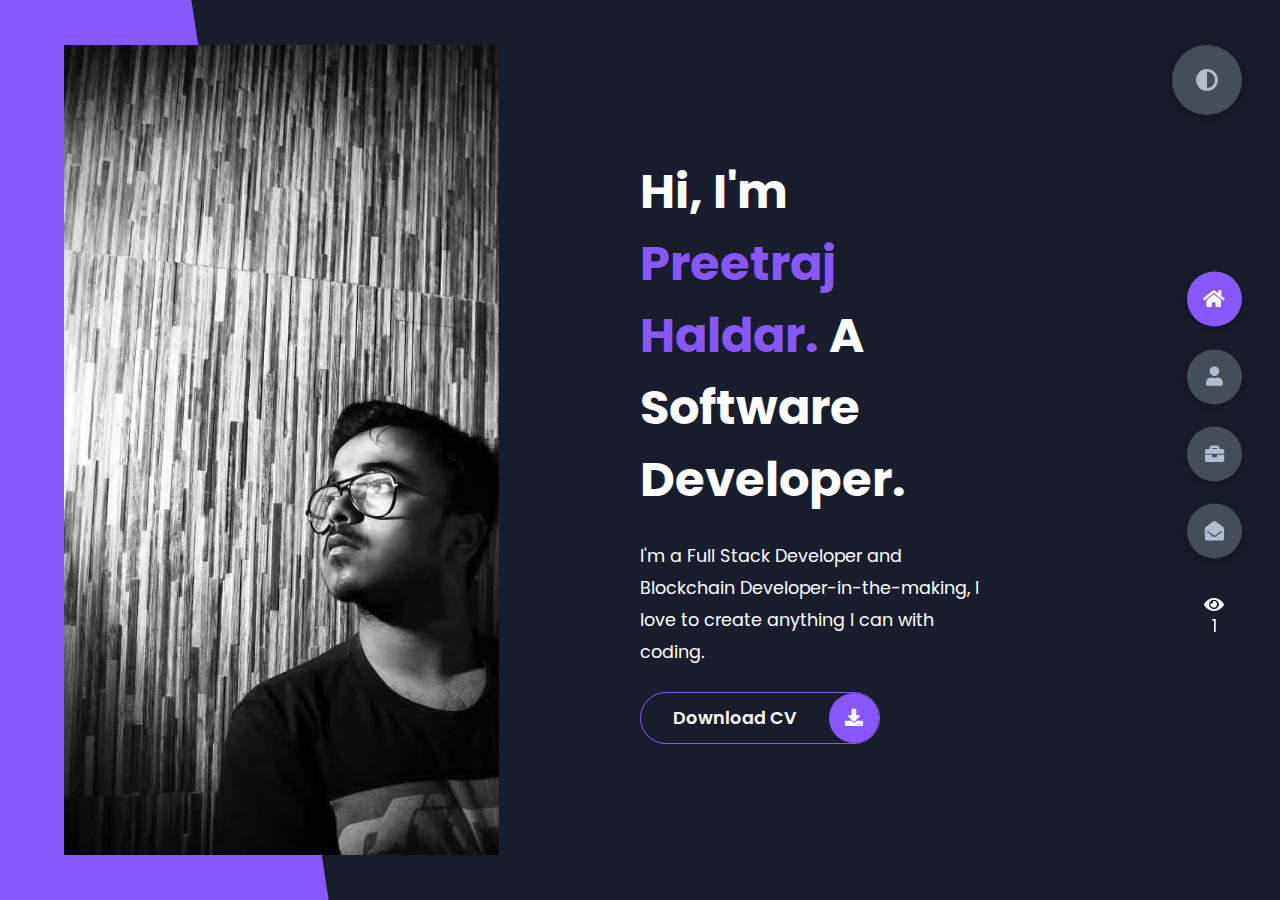
==== index.html @ 08e9d71e "Merge branch 'main' of https://github.com/the-threshold-frequency/the-threshold-frequency.github.io" ====
<!DOCTYPE html>
<html lang="en">
<head>
    <meta charset="UTF-8">
    <meta http-equiv="X-UA-Compatible" content="IE=edge">
    <meta name="viewport" content="width=device-width, initial-scale=1.0">
    <title>Portfolio</title>
    <link rel="stylesheet" href="styles/styles.css">
    <link rel="preconnect" href="https://fonts.googleapis.com">
    <link rel="preconnect" href="https://fonts.gstatic.com" crossorigin>
    <link rel="stylesheet" href="https://cdnjs.cloudflare.com/ajax/libs/font-awesome/5.15.4/css/all.min.css" integrity="sha512-1ycn6IcaQQ40/MKBW2W4Rhis/DbILU74C1vSrLJxCq57o941Ym01SwNsOMqvEBFlcgUa6xLiPY/NS5R+E6ztJQ==" crossorigin="anonymous" referrerpolicy="no-referrer" />
    <link href="https://fonts.googleapis.com/css2?family=Poppins:wght@400;500;600;700;800&display=swap" rel="stylesheet">
</head>
<body class="main-content">
    <header class="container header active" id="home">
        <div class="header-content">
            <div class="left-header">
                <div class="h-shape"></div>
                <div class="image">
                    <img src="img/me.jpg" alt="">
                </div>
            </div>
            <div class="right-header">
                <h1 class="name">
                    Hi, I'm <span>Preetraj Haldar.</span>
                    A Software Developer.
                </h1>
                <p>
                    I'm a Full Stack Developer and Blockchain Developer-in-the-making, I love to create anything I can with coding.
                    
                </p>
                <div class="btn-con">
                    <a href="https://drive.google.com/file/d/1JjoJyLoEJpAfFmdTV_9PMruag--QSF_o/view?usp=sharing" class="main-btn">
                        <span class="btn-text">Download CV</span>
                        <span class="btn-icon"><i class="fas fa-download"></i></span>
                    </a>
                </div>
            </div>
        </div>
        
    </header>
    <main>
        <section class="container about" id="about">
            <div class="main-title">
                <h2>About <span>me</span><span class="bg-text">my stats</span></h2>
            </div>
            <div class="about-container">
                <div class="left-about">
                    <h4>Facts About me</h4>
                    <p>
                        Computers have interested me for as long as I can remember. I love working on aesthetics of websites, smooth and easy-to-use functionalities, AI/ML models, smart contracts, blockchain, motion graphics, EDM, and pretty much anything one can create with a computer.
                    </p>
                    <div class="btn-con">
                        <a href="https://drive.google.com/file/d/1JjoJyLoEJpAfFmdTV_9PMruag--QSF_o/view?usp=sharing" class="main-btn">
                            <span class="btn-text">Download CV</span>
                            <span class="btn-icon"><i class="fas fa-download"></i></span>
                        </a>
                    </div>
                </div>
                <div class="right-about">
                    <div class="about-item">
                        <div class="abt-text">
                            <p class="large-text">10</p>
                            <p class="small-text">Projects <br /> Completed</p>
                        </div>
                    </div>
                    <div class="about-item">
                        <div class="abt-text">
                            <p class="large-text">3+</p>
                            <p class="small-text">Years of <br /> experience</p>
                        </div>
                    </div>
                    <div class="about-item">
                        <div class="abt-text">
                            <p class="large-text">2</p>
                            <p class="small-text">Ongoing <br /> Projects</p>
                        </div>
                    </div>
                    <div class="about-item">
                        <div class="abt-text">
                            <p class="large-text">2</p>
                            <p class="small-text">Internships</p>
                        </div>
                    </div>
                </div>
            </div>
            <div class="about-stats">
                <h4 class="stat-title">My Skills</h4>
                <div class="progress-bars">
                    <div class="progress-bar">
                        <p class="prog-title">html5</p>
                        <div class="progress-con">
                            <p class="prog-text">95%</p>
                            <div class="progress">
                                <span class="html"></span>
                            </div>
                        </div>
                    </div>
                    <div class="progress-bar">
                        <p class="prog-title">css3</p>
                        <div class="progress-con">
                            <p class="prog-text">95%</p>
                            <div class="progress">
                                <span class="css"></span>
                            </div>
                        </div>
                    </div>
                    <div class="progress-bar">
                        <p class="prog-title">javascript</p>
                        <div class="progress-con">
                            <p class="prog-text">75%</p>
                            <div class="progress">
                                <span class="js"></span>
                            </div>
                        </div>
                    </div>
                    <div class="progress-bar">
                        <p class="prog-title">ReactJS</p>
                        <div class="progress-con">
                            <p class="prog-text">75%</p>
                            <div class="progress">
                                <span class="react"></span>
                            </div>
                        </div>
                    </div>
                    <div class="progress-bar">
                        <p class="prog-title">NodeJS</p>
                        <div class="progress-con">
                            <p class="prog-text">87%</p>
                            <div class="progress">
                                <span class="node"></span>
                            </div>
                        </div>
                    </div>
                    <div class="progress-bar">
                        <p class="prog-title">Python</p>
                        <div class="progress-con">
                            <p class="prog-text">80%</p>
                            <div class="progress">
                                <span class="python"></span>
                            </div>
                        </div>
                    </div>
                    <div class="progress-bar">
                        <p class="prog-title">C++</p>
                        <div class="progress-con">
                            <p class="prog-text">80%</p>
                            <div class="progress">
                                <span class="c"></span>
                            </div>
                        </div>
                    </div>
                    <div class="progress-bar">
                        <p class="prog-title">Solidity</p>
                        <div class="progress-con">
                            <p class="prog-text">50%</p>
                            <div class="progress">
                                <span class="sol"></span>
                            </div>
                        </div>
                    </div>
                </div>
            </div>
            <h4 class="stat-title">My Timeline</h4>
            <div class="timeline">
                <div class="timeline-item">
                    <div class="tl-icon">
                        <i class="fas fa-briefcase"></i>
                    </div>
                    <p class="tl-duration">2021 - 2022</p>
                    <h5>Web Developer and Tech Consultant Intern<span> - Quantumhunts</span></h5>
                    
                </div>
                <div class="timeline-item">
                    <div class="tl-icon">
                        <i class="fas fa-briefcase"></i>
                    </div>
                    <p class="tl-duration">2020-present</p>
                    <h5>B.Tech in CSE with specialization in Blockchain Technology<span> - SRM Institute of Science and Technology</span></h5>
                    
                </div>
                <div class="timeline-item">
                    <div class="tl-icon">
                        <i class="fas fa-briefcase"></i>
                    </div>
                    <p class="tl-duration">2019-2020</p>
                    <h5>Robotics Department Lead<span> - Tech Club, DPS Ruby Park</span></h5>
                    
                </div>
                <div class="timeline-item">
                    <div class="tl-icon">
                        <i class="fas fa-briefcase"></i>
                    </div>
                    <p class="tl-duration">2005-2020</p>
                    <h5> Student<span> - DPS Ruby Park</span></h5>
                    
                </div>
                
            </div>
        </section>
        <section class="container" id="portfolio">
            <div class="main-title">
                <h2>My <span>Portfolio</span><span class="bg-text">My Work</span></h2>
            </div>
            <p class="port-text">
                Here is some of my work that I've done in various programming languages.
            </p>
            <div class="portfolios">
                <div class="portfolio-item">
                    <div class="image">
                        <img src="img/qr.gif" alt="">
                    </div>
                    <div class="hover-items">
                        <h3>QR Code Scanner</h3>
                        <div class="icons">
                            <a href="https://github.com/the-threshold-frequency/QR-and-Barcode-Scanner" class="icon">
                                <i class="fab fa-github"></i>
                            </a>
                            
                        </div>
                    </div>
                </div>
                <div class="portfolio-item">
                    <div class="image">
                        <img src="img/port2.jpg" alt="">
                    </div>
                    <div class="hover-items">
                        <h3>Project Source</h3>
                        <div class="icons">
                            <a href="#" class="icon">
                                <i class="fab fa-github"></i>
                            </a>
                            <a href="#" class="icon">
                                <i class="fab fa-behance"></i>
                            </a>
                            <a href="#" class="icon">
                                <i class="fab fa-youtube"></i>
                            </a>
                        </div>
                    </div>
                </div>
                <div class="portfolio-item">
                    <div class="image">
                        <img src="img/port3.jpg" alt="">
                    </div>
                    <div class="hover-items">
                        <h3>Project Source</h3>
                        <div class="icons">
                            <a href="#" class="icon">
                                <i class="fab fa-github"></i>
                            </a>
                            <a href="#" class="icon">
                                <i class="fab fa-behance"></i>
                            </a>
                            <a href="#" class="icon">
                                <i class="fab fa-youtube"></i>
                            </a>
                        </div>
                    </div>
                </div>
                <div class="portfolio-item">
                    <div class="image">
                        <img src="img/port4.jpg" alt="">
                    </div>
                    <div class="hover-items">
                        <h3>Project Source</h3>
                        <div class="icons">
                            <a href="#" class="icon">
                                <i class="fab fa-github"></i>
                            </a>
                            <a href="#" class="icon">
                                <i class="fab fa-behance"></i>
                            </a>
                            <a href="#" class="icon">
                                <i class="fab fa-youtube"></i>
                            </a>
                        </div>
                    </div>
                </div>
                <div class="portfolio-item">
                    <div class="image">
                        <img src="img/port5.jpg" alt="">
                    </div>
                    <div class="hover-items">
                        <h3>Project Source</h3>
                        <div class="icons">
                            <a href="#" class="icon">
                                <i class="fab fa-github"></i>
                            </a>
                            <a href="#" class="icon">
                                <i class="fab fa-behance"></i>
                            </a>
                            <a href="#" class="icon">
                                <i class="fab fa-youtube"></i>
                            </a>
                        </div>
                    </div>
                </div>
                <div class="portfolio-item">
                    <div class="image">
                        <img src="img/port2.jpg" alt="">
                    </div>
                    <div class="hover-items">
                        <h3>Project Source</h3>
                        <div class="icons">
                            <a href="#" class="icon">
                                <i class="fab fa-github"></i>
                            </a>
                            <a href="#" class="icon">
                                <i class="fab fa-behance"></i>
                            </a>
                            <a href="#" class="icon">
                                <i class="fab fa-youtube"></i>
                            </a>
                        </div>
                    </div>
                </div>
                
            </div>
        </section>
        <section class="container" id="blogs">
            <div class="blogs-content">
                <div class="main-title">
                    <h2>My <span>Blogs</span><span class="bg-text">My Blogs</span></h2>
                </div>
                <div class="blogs">
                    <div class="blog">
                        <img src="img/port6.jpg" alt="">
                        <div class="blog-text">
                            <h4>
                                How to Create Your Own Website
                            </h4>
                            <p>
                                Lorem ipsum dolor sit, amet consectetur adipisicing elit. 
                                Doloribus natus voluptas, eos obcaecati recusandae amet?
                            </p>
                        </div>
                    </div>
                    <div class="blog">
                        <img src="img/blog1.jpg" alt="">
                        <div class="blog-text">
                            <h4>
                                How to Become an Expert in Web Design
                            </h4>
                            <p>
                                Lorem ipsum dolor sit, amet consectetur adipisicing elit. 
                                Doloribus natus voluptas, eos obcaecati recusandae amet?
                            </p>
                        </div>
                    </div>
                    <div class="blog">
                        <img src="img/blog2.jpg" alt="">
                        <div class="blog-text">
                            <h4>
                                Become a Web Designer in 10 Days
                            </h4>
                            <p>
                                Lorem ipsum dolor sit, amet consectetur adipisicing elit. 
                                Doloribus natus voluptas, eos obcaecati recusandae amet?
                            </p>
                        </div>
                    </div>
                    <div class="blog">
                        <img src="img/blog3.jpg" alt="">
                        <div class="blog-text">
                            <h4>
                                Debbuging made easy with Web Inspector
                            </h4>
                            <p>
                                Lorem ipsum dolor sit, amet consectetur adipisicing elit. 
                                Doloribus natus voluptas, eos obcaecati recusandae amet?
                            </p>
                        </div>
                    </div>
                    <div class="blog">
                        <img src="img/port1.jpg" alt="">
                        <div class="blog-text">
                            <h4>
                                Get started with Web Design and UI Design
                            </h4>
                            <p>
                                Lorem ipsum dolor sit, amet consectetur adipisicing elit. 
                                Doloribus natus voluptas, eos obcaecati recusandae amet?
                            </p>
                        </div>
                    </div>
                    <div class="blog">
                        <img src="img/port3.jpg" alt="">
                        <div class="blog-text">
                            <h4>
                                This is what you need to know about Web Design
                            </h4>
                            <p>
                                Lorem ipsum dolor sit, amet consectetur adipisicing elit. 
                                Doloribus natus voluptas, eos obcaecati recusandae amet?
                            </p>
                        </div>
                    </div>
                </div>
            </div>
        </section>
        <section class="container contact" id="contact">
            <div class="contact-container">
                <div class="main-title">
                    <h2>Contact <span>Me</span><span class="bg-text">Contact</span></h2>
                </div>
                <div class="contact-content-con">
                    <div class="left-contact">
                        <h4>Contact me here</h4>
                        
                        <div class="contact-info">
                            <div class="contact-item">
                                <div class="icon">
                                    <i class="fas fa-map-marker-alt"></i>
                                    <span>Location</span>
                                </div>
                                <p>
                                    : India
                                </p>
                            </div>
                            <div class="contact-item">
                                <div class="icon">
                                    <i class="fas fa-envelope"></i>
                                    <span>Mail:</span>
                                </div>
                                <p>
                                    <span> preetrajhaldar2002@gmail.com</span>
                                </p>
                            </div>
                            <div class="contact-item">
                                <div class="icon">
                                    <i class="fas fa-user-graduate"></i>
                                    <span>Education</span>
                                </div>
                                <p>
                                    <span>: SRMIST</span>
                                </p>
                            </div>
                            <div class="contact-item">
                                <div class="icon">
                                    <i class="fas fa-user-graduate"></i>
                                    <span>Mobile Number</span>
                                </div>
                                <p>
                                    <span>: 9674785422</span>
                                </p>
                            </div>
                            <div class="contact-item">
                                <div class="icon">
                                    <i class="fas fa-globe-africa"></i>
                                    <span>Languages</span>
                                </div>
                                <p>
                                    <span>: English, Hindi, Bengali</span>
                                </p>
                            </div>
                        </div>
                        <div class="contact-icons">
                            <div class="contact-icon">
                                <a href="www.facebook.com" target="_blank">
                                    <i class="fab fa-facebook-f"></i>
                                </a>
                                <a href="#" target="_blank">
                                    <i class="fa fa-linkedin"></i>
                                </a>
                                <a href="https://github.com/the-threshold-frequency" >
                                    <i class="fab fa-github"></i>
                                </a>
                                <a href="https://www.youtube.com/channel/UCasTBa5OPvEt6GdAzVtM-jA" \>
                                    <i class="fab fa-youtube"></i>
                                </a>
                            </div>
                        </div>
                    </div>
                    <div class="right-contact">
                        <form action="" class="contact-form">
                            <div class="input-control i-c-2">
                                <input type="text" required placeholder="YOUR NAME">
                                <input type="email" required placeholder="YOUR EMAIL">
                            </div>
                            <div class="input-control">
                                <input type="text" required placeholder="ENTER SUBJECT">
                            </div>
                            <div class="input-control">
                                <textarea name="" id="" cols="15" rows="8" placeholder="Message Here..."></textarea>
                            </div>
                            <div class="submit-btn">
                                <a href="#" class="main-btn">
                                    <span class="btn-text">Submit</span>
                                    <span class="btn-icon"><i class="fa fa-paper-plane"></i></span>
                                </a>
                            </div>
                        </form>
                    </div>
                </div>
            </div>
        </section>
    </main>

    <div class="controls">
        <div class="control active-btn" data-id="home" >
            <i class="fas fa-home"></i>
        </div>
        <div class="control" data-id="about">
            <i class="fas fa-user"></i>
        </div>
        <div class="control" data-id="portfolio">
            <i class="fas fa-briefcase"></i>
        </div>
        
        <div class="control" data-id="contact">
            <i class="fas fa-envelope-open"></i>
        </div>
        
        <br data-id="#" style="background-color: #8d97a3; pointer-events: none;">
            <i class="fa fa-eye" id="eye"></i>
        <div class="website-counter" ></div>
        
        <script>
            var counterContainer = document.querySelector(".website-counter");
var resetButton = document.querySelector("#reset");
var visitCount = localStorage.getItem("page_view");

if (visitCount) {
  visitCount = Number(visitCount) + 1;
  localStorage.setItem("page_view", visitCount);
} else {
  visitCount = 1;
  localStorage.setItem("page_view", 1);
}
counterContainer.innerHTML = visitCount;


resetButton.addEventListener("click", () => {
  visitCount = 1;
  localStorage.setItem("page_view", 1);
  counterContainer.innerHTML = visitCount;
});
</script>
        
    </div>
    <div class="theme-btn">
        <i class="fas fa-adjust"></i>
    </div>
    <script src="app.js"></script>
</body>
</html>
---- styles/styles.css ----
* {
  margin: 0;
  padding: 0;
  box-sizing: border-box;
  list-style: none;
}

:root {
  --color-primary: #191d2b;
  --color-secondary: #8758FF;
  --color-white: #FFFFFF;
  --color-black: #000;
  --color-grey0: #f8f8f8;
  --color-grey-1: #dbe1e8;
  --color-grey-2: #b2becd;
  --color-grey-3: #6c7983;
  --color-grey-4: #454e56;
  --color-grey-5: #2a2e35;
  --color-grey-6: #12181b;
  --br-sm-2: 14px;
  --box-shadow-1: 0 3px 15px rgba(0,0,0,.3);
}

.light-mode {
  --color-primary: #FFFFFF;
  --color-secondary: #A2D2FF;
  --color-white: #454e56;
  --color-black: #000;
  --color-grey0: #f8f8f8;
  --color-grey-1: #6c7983;
  --color-grey-2: #6c7983;
  --color-grey-3: #6c7983;
  --color-grey-4: #454e56;
  --color-grey-5: #f8f8f8;
  --color-grey-6: #12181b;
}

body {
  background-color: var(--color-primary);
  font-family: "Poppins", sans-serif;
  font-size: 1.1rem;
  color: var(--color-white);
  transition: all 0.4s ease-in-out;
}

a {
  display: inline-block;
  text-decoration: none;
  color: inherit;
  font-family: inherit;
}
button {
  display: inline-block;
  text-decoration: none;
  color: inherit;
  font-family: inherit;
  background-color: transparent;
}

header {
  min-height: 100vh;
  color: var(--color-white);
  overflow: hidden;
  padding: 0 !important;
}

section {
  min-height: 100vh;
  width: 100%;
  position: absolute;
  left: 0;
  top: 0;
  padding: 3rem 18rem;
}

.container {
  display: none;
  transform: translateY(-100%) scale(0);
  transition: all 0.4s ease-in-out;
  background-color: var(--color-primary);
}

.active {
  display: block;
  animation: appear 1s ease-in-out;
  transform: translateY(0) scaleY(1);
}
@keyframes appear {
  0% {
    transform: translateY(-100%) scaleY(0);
  }
  100% {
    transform: translateY(0) scaleY(1);
  }
}

.controls {
  position: fixed;
  z-index: 10;
  top: 50%;
  right: 3%;
  display: flex;
  flex-direction: column;
  align-items: center;
  justify-content: center;
  transform: translateY(-50%);
}
.controls .control {
  padding: 1rem;
  cursor: pointer;
  background-color: var(--color-grey-4);
  width: 55px;
  height: 55px;
  border-radius: 50%;
  display: flex;
  justify-content: center;
  align-items: center;
  margin: 0.7rem 0;
  box-shadow: var(--box-shadow-1);
}
.controls .control i {
  font-size: 1.2rem;
  color: var(--color-grey-2);
  pointer-events: none;
}
.controls .active-btn {
  background-color: var(--color-secondary);
  transition: all 0.4s ease-in-out;
}
.controls .active-btn i {
  color: var(--color-white);
}



.theme-btn {
  top: 5%;
  right: 3%;
  width: 70px;
  height: 70px;
  border-radius: 50%;
  background-color: var(--color-grey-4);
  cursor: pointer;
  position: fixed;
  display: flex;
  justify-content: center;
  align-items: center;
  box-shadow: 0 3px 15px rgba(0, 0, 0, 0.3);
  transition: all 0.1s ease-in-out;
}
.theme-btn:active {
  transform: translateY(-3px);
}
.theme-btn i {
  font-size: 1.4rem;
  color: var(--color-grey-2);
  pointer-events: none;
}

/*Header-content*/
.header-content {
  display: grid;
  grid-template-columns: repeat(2, 1fr);
  min-height: 100vh;
}
.header-content .left-header {
  display: flex;
  align-items: center;
  position: relative;
}
.header-content .left-header .h-shape {
  transition: all 0.4s ease-in-out;
  width: 65%;
  height: 100%;
  background-color: var(--color-secondary);
  position: absolute;
  left: 0;
  top: 0;
  z-index: -1;
  clip-path: polygon(0 0, 46% 0, 79% 100%, 0% 100%);
}
.header-content .left-header .image {
  border-radius: var(--br-sm-2);
  height: 90%;
  width: 68%;
  margin-left: 4rem;
  background-color: var(--color-black);
  transition: all 0.4s ease-in-out;
}
.header-content .left-header .image img {
  width: 100%;
  height: 100%;
  object-fit: cover;
  transition: all 0.4s ease-in-out;
  filter: grayscale(100%);
}
.header-content .left-header .image img:hover {
  filter: grayscale(0);
}
.header-content .right-header {
  display: flex;
  flex-direction: column;
  justify-content: center;
  padding-right: 18rem;
}
.header-content .right-header .name {
  font-size: 3rem;
}
.header-content .right-header .name span {
  color: var(--color-secondary);
}
.header-content .right-header p {
  margin: 1.5rem 0;
  line-height: 2rem;
}

/*About*/
.about-container {
  display: grid;
  grid-template-columns: repeat(2, 1fr);
  padding-top: 3.5rem;
  padding-bottom: 5rem;
}
.about-container .right-about {
  display: grid;
  grid-template-columns: repeat(2, 1fr);
  grid-gap: 2rem;
}
.about-container .right-about .about-item {
  border: 1px solid var(--color-grey-5);
  border-radius: 5px;
  transition: all 0.4s ease-in-out;
  box-shadow: 1px 2px 15px rgba(0, 0, 0, 0.1);
}
.about-container .right-about .about-item:hover {
  cursor: default;
  transform: translateY(-5px);
  border: 1px solid var(--color-secondary);
  box-shadow: 1px 4px 15px rgba(0, 0, 0, 0.32);
}
.about-container .right-about .about-item .abt-text {
  padding: 1.5rem;
  display: flex;
  flex-direction: column;
}
.about-container .right-about .about-item .abt-text .large-text {
  font-size: 3rem;
  font-weight: 700;
  color: var(--color-secondary);
}
.about-container .right-about .about-item .abt-text .small-text {
  padding-left: 3rem;
  position: relative;
  text-transform: uppercase;
  font-size: 1.2rem;
  color: var(--color-grey-1);
  letter-spacing: 2px;
}
.about-container .right-about .about-item .abt-text .small-text::before {
  content: "";
  position: absolute;
  left: 0;
  top: 15px;
  width: 2rem;
  height: 2px;
  background-color: var(--color-grey-5);
}
.about-container .left-about {
  padding-right: 5rem;
}
.about-container .left-about p {
  line-height: 2rem;
  padding: 1rem;
  color: var(--color-grey-1);
}
.about-container .left-about h4 {
  font-size: 2rem;
  text-transform: uppercase;
}

.about-stats {
  padding-bottom: 4rem;
}
.about-stats .progress-bars {
  display: grid;
  grid-template-columns: repeat(2, 1fr);
  grid-gap: 2rem;
}
.about-stats .progress-bars .progress-bar {
  display: flex;
  flex-direction: column;
}
.about-stats .progress-bars .progress-bar .prog-title {
  text-transform: uppercase;
  font-weight: 500;
}
.about-stats .progress-bars .progress-bar .progress-con {
  display: flex;
  align-items: center;
}
.about-stats .progress-bars .progress-bar .progress-con .prog-text {
  color: var(--color-grey-2);
}
.about-stats .progress-bars .progress-bar .progress-con .progress {
  width: 100%;
  height: 0.45rem;
  background-color: var(--color-grey-4);
  margin-left: 1rem;
  position: relative;
}
.about-stats .progress-bars .progress-bar .progress-con .progress span {
  position: absolute;
  top: 0;
  left: 0;
  height: 100%;
  background-color: var(--color-secondary);
  transition: all 0.4s ease-in-out;
  width: 60%;
}
.about-stats .progress-bars .progress-bar .progress-con .progress .html {
  width: 95%;
}
.about-stats .progress-bars .progress-bar .progress-con .progress .css {
  width: 95%;
}
.about-stats .progress-bars .progress-bar .progress-con .progress .js {
  width: 75%;
}
.about-stats .progress-bars .progress-bar .progress-con .progress .react {
  width: 75%;
}
.about-stats .progress-bars .progress-bar .progress-con .progress .node {
  width: 87%;
}
.about-stats .progress-bars .progress-bar .progress-con .progress .python {
  width: 80%;
}
.about-stats .progress-bars .progress-bar .progress-con .progress .c {
  width: 80%;
}
.about-stats .progress-bars .progress-bar .progress-con .progress .sol {
  width: 50%;
}

.stat-title {
  text-transform: uppercase;
  font-size: 1.4rem;
  text-align: center;
  padding: 3.5rem 0;
  position: relative;
}
.stat-title::before {
  content: "";
  position: absolute;
  left: 50%;
  top: 0;
  width: 40%;
  height: 1px;
  background-color: var(--color-grey-5);
  transform: translateX(-50%);
}

/*Timeline*/
.timeline {
  display: grid;
  grid-template-columns: repeat(2, 1fr);
  grid-gap: 2rem;
  padding-bottom: 3rem;
}
.timeline .timeline-item {
  position: relative;
  padding-left: 3rem;
  border-left: 1px solid var(--color-grey-5);
}
.timeline .timeline-item .tl-icon {
  position: absolute;
  left: -27px;
  top: 0;
  background-color: var(--color-secondary);
  width: 50px;
  height: 50px;
  border-radius: 50%;
  display: flex;
  align-items: center;
  justify-content: center;
}
.timeline .timeline-item .tl-icon i {
  font-size: 1.3rem;
}
.timeline .timeline-item .tl-duration {
  padding: 0.2rem 0.6rem;
  background-color: var(--color-grey-5);
  border-radius: 15px;
  display: inline-block;
  font-size: 0.8rem;
  text-transform: uppercase;
  font-weight: 500;
}
.timeline .timeline-item h5 {
  padding: 1rem 0;
  text-transform: uppercase;
  font-size: 1.3rem;
  font-weight: 600;
}
.timeline .timeline-item h5 span {
  color: var(--color-grey-2);
  font-weight: 500;
  font-size: 1.2rem;
}
.timeline .timeline-item p {
  color: var(--color-grey-2);
}

.port-text {
  padding: 2rem 0;
  text-align: center;
}

.portfolios {
  display: grid;
  grid-template-columns: repeat(2, 1fr);
  grid-gap: 2rem;
  margin-top: 3rem;
}
.portfolios .portfolio-item {
  position: relative;
  border-radius: 15px;
}
.portfolios .portfolio-item img {
  width: 100%;
  height: 300px;
  object-fit: cover;
  border-radius: 15px;
}
.portfolios .portfolio-item .hover-items {
  width: 100%;
  height: 100%;
  background-color: var(--color-secondary);
  position: absolute;
  left: 0;
  top: 0;
  border-radius: 15px;
  display: flex;
  justify-content: center;
  align-items: center;
  flex-direction: column;
  opacity: 0;
  transform: scale(0);
  transition: all 0.4s ease-in-out;
}
.portfolios .portfolio-item .hover-items h3 {
  font-size: 1.5rem;
  color: var(--color-white);
  margin-bottom: 1.5rem;
}
.portfolios .portfolio-item .hover-items .icons {
  display: flex;
  justify-content: center;
  align-items: center;
}
.portfolios .portfolio-item .hover-items .icons .icon {
  background-color: var(--color-primary);
  border-radius: 50%;
  width: 50px;
  height: 50px;
  display: flex;
  align-items: center;
  justify-content: center;
  margin: 0 1rem;
  cursor: pointer;
  transition: all 0.4s ease-in-out;
}
.portfolios .portfolio-item .hover-items .icons .icon i {
  font-size: 1.5rem;
  color: var(--color-white);
  margin: 0 1rem;
}
.portfolios .portfolio-item .hover-items .icons .icon:hover {
  background-color: var(--color-white);
}
.portfolios .portfolio-item .hover-items .icons .icon:hover i {
  color: var(--color-primary);
}

.portfolio-item:hover .hover-items {
  opacity: 1;
  transform: scale(1);
}

.blogs {
  display: grid;
  grid-template-columns: repeat(3, 1fr);
  grid-gap: 2rem;
  margin-top: 3rem;
}
.blogs .blog {
  position: relative;
  background-color: var(--color-grey-5);
  border-radius: 5px;
  box-shadow: 1px 1px 20px rgba(0, 0, 0, 0.1);
  transition: all 0.4s ease-in-out;
}
.blogs .blog:hover {
  box-shadow: 1px 1px 20px rgba(0, 0, 0, 0.3);
  transform: translateY(-5px);
  transition: all 0.4s ease-in-out;
}
.blogs .blog:hover img {
  filter: grayscale(0);
  transform: scale(1.1);
  box-shadow: 0px 4px 15px rgba(0, 0, 0, 0.8);
}
.blogs .blog img {
  width: 100%;
  height: 300px;
  object-fit: cover;
  border-top-left-radius: 5px;
  border-top-right-radius: 5px;
  filter: grayscale(100%);
  transition: all 0.4s ease-in-out;
}
.blogs .blog .blog-text {
  margin-top: -7px;
  padding: 1.1rem;
  border-top: 8px solid var(--color-secondary);
}
.blogs .blog .blog-text h4 {
  font-size: 1.5rem;
  margin-bottom: 0.7rem;
  transition: all 0.4s ease-in-out;
  cursor: pointer;
}
.blogs .blog .blog-text h4:hover {
  color: var(--color-secondary);
}
.blogs .blog .blog-text p {
  color: var(--color-grey-2);
  line-height: 2rem;
  padding-bottom: 1rem;
}

.contact-content-con {
  display: flex;
  padding-top: 3.5rem;
}
.contact-content-con .left-contact {
  flex: 2;
}
.contact-content-con .left-contact h4 {
  margin-top: 1rem;
  font-size: 2rem;
  text-transform: uppercase;
}
.contact-content-con .left-contact p {
  margin: 1rem 0;
  line-height: 2rem;
}
.contact-content-con .left-contact .contact-info .contact-item {
  display: flex;
  align-items: center;
  justify-content: space-between;
}
.contact-content-con .left-contact .contact-info .contact-item p {
  margin: 0.3rem 0 !important;
  padding: 0 !important;
}
.contact-content-con .left-contact .contact-info .contact-item .icon {
  display: grid;
  grid-template-columns: 40px 1fr;
}
.contact-content-con .left-contact .contact-info .contact-item .icon i {
  display: flex;
  align-items: center;
  font-size: 1.3rem;
}
.contact-content-con .left-contact .contact-icon {
  display: flex;
  margin-top: 2rem;
}
.contact-content-con .left-contact .contact-icon a {
  display: flex;
  align-items: center;
  color: var(--color-white);
  background-color: var(--color-grey-5);
  cursor: pointer;
  justify-content: center;
  width: 50px;
  height: 50px;
  border-radius: 50%;
  margin: 0 0.4rem;
  transition: all 0.4s ease-in-out;
}
.contact-content-con .left-contact .contact-icon a:hover {
  background-color: var(--color-secondary);
}
.contact-content-con .left-contact .contact-icon a:hover i {
  color: var(--color-primary);
}
.contact-content-con .left-contact .contact-icon a i {
  display: flex;
  align-items: center;
  justify-content: center;
  font-size: 1.3rem;
}
.contact-content-con .right-contact {
  flex: 3;
  margin-left: 3rem;
}
.contact-content-con .right-contact .input-control {
  margin: 1.5rem 0;
}
.contact-content-con .right-contact .input-control input, .contact-content-con .right-contact .input-control textarea {
  border-radius: 30px;
  font-weight: inherit;
  font-size: inherit;
  font-family: inherit;
  padding: 0.8rem 1.1rem;
  outline: none;
  border: none;
  background-color: var(--color-grey-5);
  width: 100%;
  color: var(--color-white);
  resize: none;
}
.contact-content-con .right-contact .i-c-2 {
  display: flex;
}
.contact-content-con .right-contact .i-c-2 :last-child {
  margin-left: 1.5rem;
}
.contact-content-con .right-contact .submit-btn {
  display: flex;
  justify-content: flex-start;
}

/*Independed components*/
.btn-con {
  display: flex;
  align-self: flex-start;
}

.main-btn {
  border-radius: 30px;
  color: inherit;
  font-weight: 600;
  position: relative;
  border: 1px solid var(--color-secondary);
  display: flex;
  align-self: flex-start;
  align-items: center;
  overflow: hidden;
}
.main-btn .btn-text {
  padding: 0 2rem;
}
.main-btn .btn-icon {
  background-color: var(--color-secondary);
  display: flex;
  align-items: center;
  justify-content: center;
  border-radius: 50%;
  padding: 1rem;
}
.main-btn::before {
  content: "";
  position: absolute;
  top: 0;
  right: 0;
  transform: translateX(100%);
  transition: all 0.4s ease-out;
  z-index: -1;
}
.main-btn:hover {
  transition: all 0.4s ease-out;
}
.main-btn:hover::before {
  width: 100%;
  height: 100%;
  background-color: var(--color-secondary);
  transform: translateX(0);
  transition: all 0.4s ease-out;
}

.main-title {
  text-align: center;
}
.main-title h2 {
  position: relative;
  text-transform: uppercase;
  font-size: 4rem;
  font-weight: 700;
}
.main-title h2 span {
  color: var(--color-secondary);
}
.main-title h2 .bg-text {
  position: absolute;
  top: 50%;
  left: 50%;
  color: var(--color-grey-5);
  transition: all 0.4s ease-in-out;
  z-index: -1;
  transform: translate(-50%, -50%);
  font-weight: 800;
  font-size: 6.3rem;
}

.about-container .left-about p {
  padding-left: 0;
}

@media screen and (max-width: 600px) {
  header {
    padding: 0 !important;
  }

  .theme-btn {
    width: 50px;
    height: 50px;
  }

  .header-content {
    grid-template-columns: repeat(1, 1fr);
    padding-bottom: 6rem;
  }

  .left-header .h-shape {
    display: none;
  }

  .right-header {
    grid-row: 1;
    padding-right: 0rem !important;
    width: 90%;
    margin: 0 auto;
  }
  .right-header .name {
    font-size: 2.5rem !important;
    text-align: center;
    padding-top: 3rem;
  }

  .header-content .left-header .image {
    margin: 0 auto;
    width: 90%;
  }

  .controls {
    top: auto;
    bottom: 0;
    flex-direction: row;
    justify-content: center;
    left: 50%;
    transform: translateX(-50%);
    width: 100%;
    background-color: var(--color-grey-5);
  }
  .controls .control {
    margin: 1rem 0.3rem;
  }

  .about-container {
    grid-template-columns: repeat(1, 1fr);
  }
  .about-container .right-about {
    grid-template-columns: repeat(1, 1fr);
    padding-top: 2.5rem;
  }
  .about-container .left-about {
    padding-right: 0;
  }
  .about-container .left-about p {
    padding-left: 0;
  }

  .timeline {
    grid-template-columns: repeat(1, 1fr);
    padding-bottom: 6rem;
  }

  .container {
    padding: 2rem 2.5rem !important;
  }

  .about-stats .progress-bars {
    grid-template-columns: repeat(1, 1fr);
  }

  .portfolios {
    grid-template-columns: repeat(1, 1fr);
    padding-bottom: 6rem;
    margin-top: 1rem;
  }

  .blogs {
    grid-template-columns: repeat(1, 1fr);
    padding-bottom: 6rem;
  }

  .contact-content-con {
    flex-direction: column;
  }
  .contact-content-con .right-contact {
    margin-left: 0;
    margin-top: 2.5rem;
  }

  .contact-content-con .right-contact .i-c-2 {
    flex-direction: column;
  }

  .contact-content-con .right-contact .i-c-2 :last-child {
    margin-left: 0;
    margin-top: 1.5rem;
  }

  .contact-content-con .right-contact {
    margin-bottom: 6rem;
  }

  .contact-item {
    flex-direction: column;
    margin: 1rem 0;
  }
  .contact-item p {
    font-size: 15px;
    color: var(--color-grey-2);
  }
  .contact-item span {
    font-size: 15px;
  }
  .contact-item .icon {
    grid-template-columns: 25px 1fr;
  }

  .main-title h2 {
    font-size: 2rem;
  }
  .main-title h2 span {
    font-size: 2.3rem;
  }
  .main-title h2 .bg-text {
    font-size: 2.3rem;
  }
}
@media screen and (max-width: 1432px) {
  .container {
    padding: 7rem 11rem;
  }

  .contact-content-con {
    flex-direction: column;
  }
  .contact-content-con .right-contact {
    margin-left: 0;
    margin-top: 2.5rem;
  }

  .contact-content-con .right-contact .i-c-2 {
    flex-direction: column;
  }

  .contact-content-con .right-contact .i-c-2 :last-child {
    margin-left: 0;
    margin-top: 1.5rem;
  }

  .contact-content-con .right-contact {
    margin-bottom: 6rem;
  }

  .main-title h2 .bg-text {
    font-size: 5.5rem;
  }
}
@media screen and (max-width: 1250px) {
  .blogs {
    grid-template-columns: repeat(2, 1fr);
    margin-top: 6rem;
  }

  .portfolios {
    grid-template-columns: repeat(2, 1fr);
  }

  .header-content .right-header {
    padding-right: 9rem;
  }
}
@media screen and (max-width: 660px) {
  .blogs {
    grid-template-columns: repeat(1, 1fr);
  }

  .portfolios {
    grid-template-columns: repeat(1, 1fr);
  }
}
@media screen and (max-width: 1070px) {
  .about-container {
    grid-template-columns: repeat(1, 1fr);
  }
  .about-container .right-about {
    padding-top: 2.5rem;
  }

  .main-title h2 {
    font-size: 4rem;
  }
  .main-title h2 span {
    font-size: 4rem;
  }
  .main-title h2 .bg-text {
    font-size: 4.5rem;
  }
}
@media screen and (max-width: 970px) {
  .container {
    padding: 7rem 6rem;
  }

  .about-container .left-about {
    padding-right: 0rem;
  }

  .header-content {
    grid-template-columns: repeat(1, 1fr);
    padding-bottom: 6rem;
  }

  .left-header .h-shape {
    display: none;
  }
  .left-header .image {
    width: 90% !important;
    margin: 0 auto !important;
  }

  .right-header {
    grid-row: 1;
    padding-right: 0rem !important;
    width: 90%;
    margin: 0 auto;
  }
  .right-header .name {
    font-size: 2.5rem !important;
    text-align: center;
    padding-top: 3rem;
  }
}
@media screen and (max-width: 700px) {
  .container {
    padding: 7rem 3rem;
  }

  .about-stats .progress-bars {
    grid-template-columns: repeat(1, 1fr);
  }

  .about-container .right-about {
    grid-template-columns: repeat(1, 1fr);
  }

  .timeline {
    grid-template-columns: repeat(1, 1fr);
  }

  .main-title h2 {
    font-size: 3rem;
  }
  .main-title h2 span {
    font-size: 3rem;
  }
  .main-title h2 .bg-text {
    font-size: 4rem;
  }
}

/*# sourceMappingURL=styles.css.map */
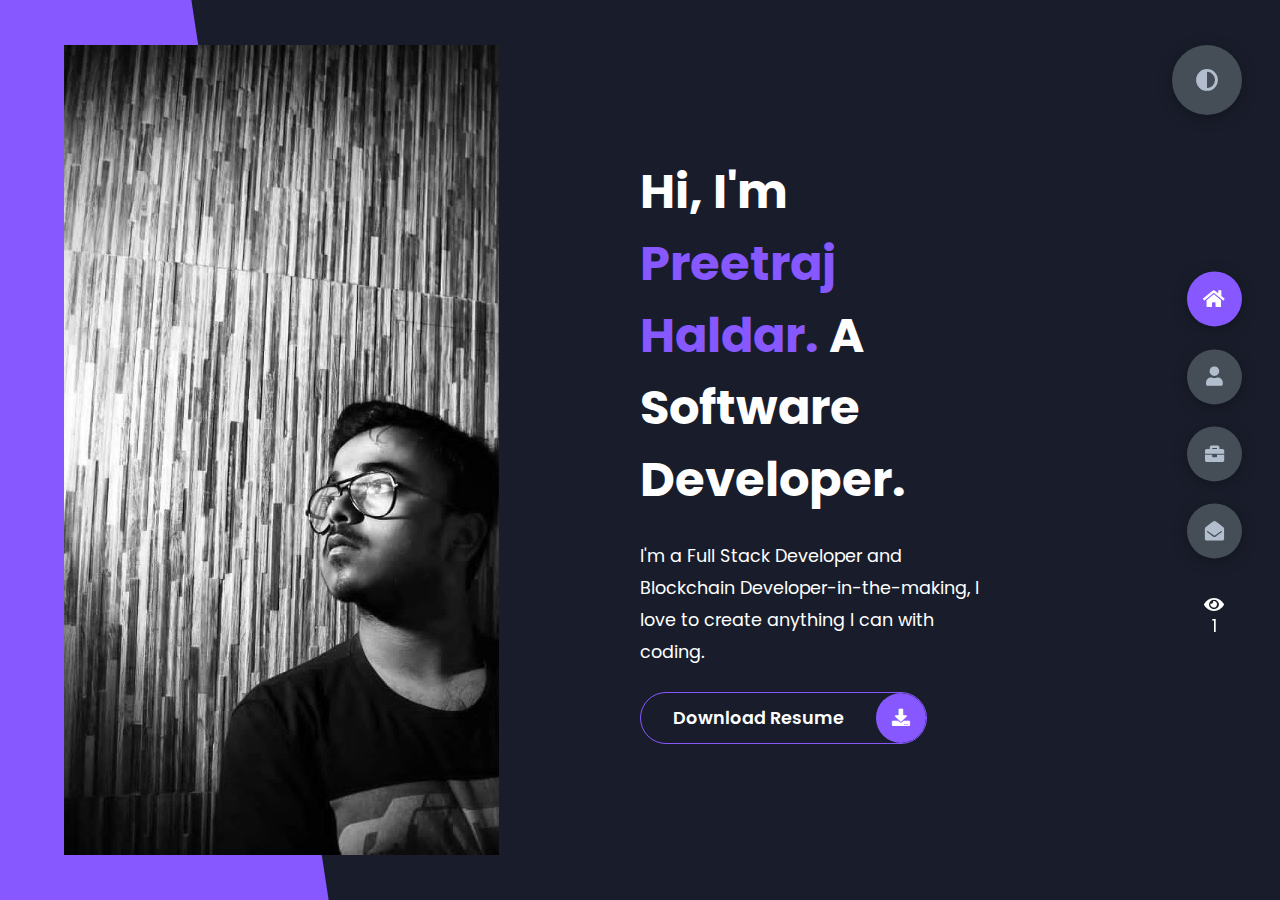
==== commit 9e597e63: "Update Resume" ====
--- a/index.html
+++ b/index.html
@@ -4,7 +4,7 @@
     <meta charset="UTF-8">
     <meta http-equiv="X-UA-Compatible" content="IE=edge">
     <meta name="viewport" content="width=device-width, initial-scale=1.0">
-    <title>Portfolio</title>
+    <title>PJfolio</title>
     <link rel="stylesheet" href="styles/styles.css">
     <link rel="preconnect" href="https://fonts.googleapis.com">
     <link rel="preconnect" href="https://fonts.gstatic.com" crossorigin>
@@ -30,8 +30,8 @@
                     
                 </p>
                 <div class="btn-con">
-                    <a href="https://drive.google.com/file/d/1JjoJyLoEJpAfFmdTV_9PMruag--QSF_o/view?usp=sharing" class="main-btn">
-                        <span class="btn-text">Download CV</span>
+                    <a href="https://drive.google.com/file/d/1INox_ybhHP20AlZdkL2Kq7HJ3QwiwHDt/view?usp=sharing" class="main-btn">
+                        <span class="btn-text">Download Resume</span>
                         <span class="btn-icon"><i class="fas fa-download"></i></span>
                     </a>
                 </div>
@@ -222,39 +222,30 @@
                 </div>
                 <div class="portfolio-item">
                     <div class="image">
-                        <img src="img/port2.jpg" alt="">
+                        
+                        <img src="img/balloon2.gif">
                     </div>
                     <div class="hover-items">
-                        <h3>Project Source</h3>
+                        <h3>Balloon Shooting Game</h3>
                         <div class="icons">
-                            <a href="#" class="icon">
+                            <a href="https://github.com/the-threshold-frequency/balloon_game" class="icon">
                                 <i class="fab fa-github"></i>
                             </a>
-                            <a href="#" class="icon">
-                                <i class="fab fa-behance"></i>
-                            </a>
-                            <a href="#" class="icon">
-                                <i class="fab fa-youtube"></i>
-                            </a>
+                           
                         </div>
                     </div>
                 </div>
                 <div class="portfolio-item">
                     <div class="image">
-                        <img src="img/port3.jpg" alt="">
+                        <img src="img/sign.gif" alt="">
                     </div>
                     <div class="hover-items">
-                        <h3>Project Source</h3>
+                        <h3>Digital Signature Hashing</h3>
                         <div class="icons">
-                            <a href="#" class="icon">
+                            <a href="https://github.com/the-threshold-frequency/digital_signature " class="icon">
                                 <i class="fab fa-github"></i>
                             </a>
-                            <a href="#" class="icon">
-                                <i class="fab fa-behance"></i>
-                            </a>
-                            <a href="#" class="icon">
-                                <i class="fab fa-youtube"></i>
-                            </a>
+                            
                         </div>
                     </div>
                 </div>
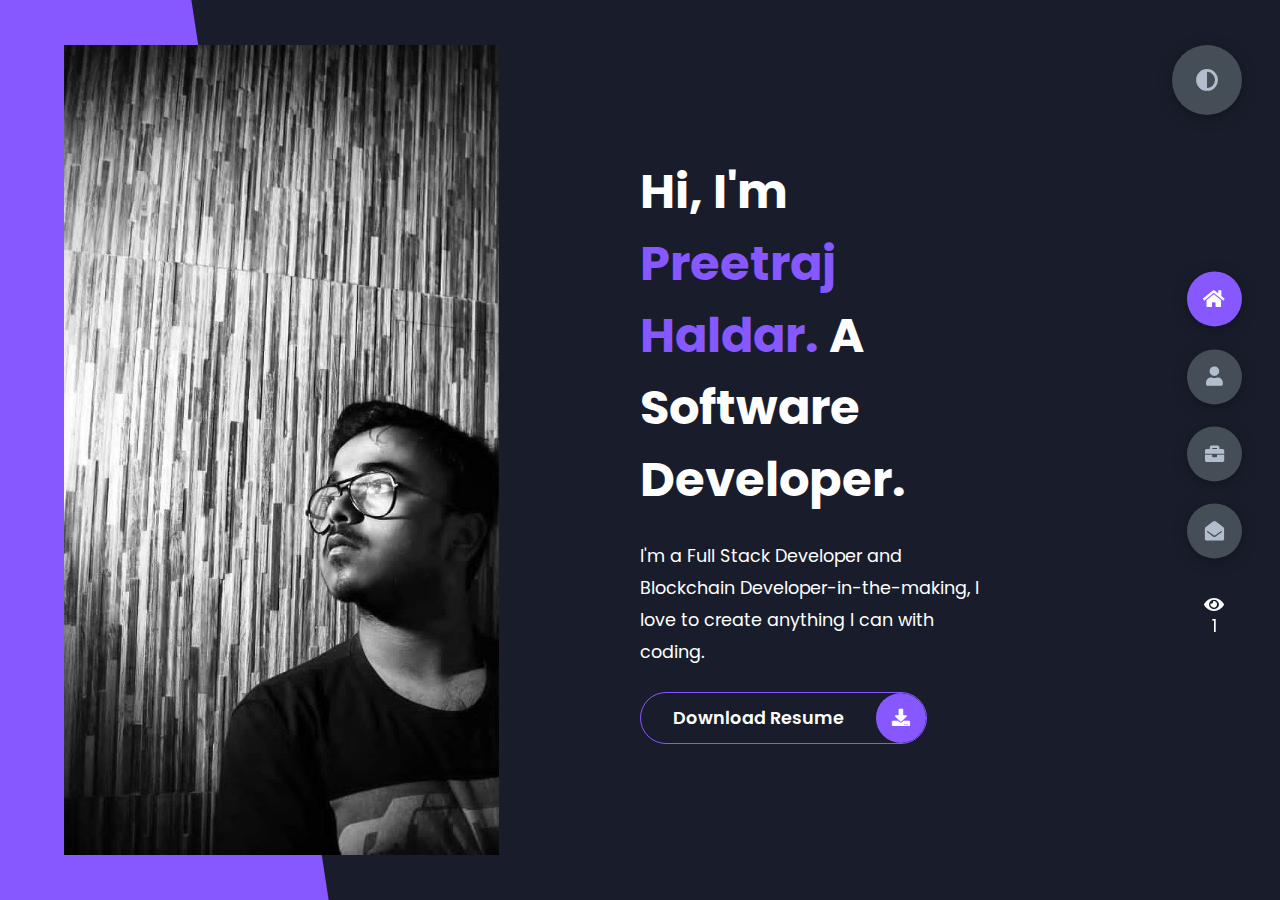
==== commit 4f539f4a: "Update index.html" ====
--- a/index.html
+++ b/index.html
@@ -251,59 +251,36 @@
                 </div>
                 <div class="portfolio-item">
                     <div class="image">
-                        <img src="img/port4.jpg" alt="">
+                        <img src="img/googleweather.gif" alt="">
                     </div>
                     <div class="hover-items">
-                        <h3>Project Source</h3>
+                        <h3>PJ's Weather Forecaster</h3>
                         <div class="icons">
-                            <a href="#" class="icon">
+                            <a href="https://github.com/the-threshold-frequency/Forecaster" class="icon">
                                 <i class="fab fa-github"></i>
                             </a>
-                            <a href="#" class="icon">
-                                <i class="fab fa-behance"></i>
-                            </a>
-                            <a href="#" class="icon">
-                                <i class="fab fa-youtube"></i>
+                            <a href="https://pj-weather.streamlit.app/" class="icon">
+                                <i class="fab fa-laptop-code"></i>
                             </a>
                         </div>
                     </div>
                 </div>
                 <div class="portfolio-item">
                     <div class="image">
-                        <img src="img/port5.jpg" alt="">
+                        <img src="img/awkward-cctv.gif" alt="">
                     </div>
                     <div class="hover-items">
-                        <h3>Project Source</h3>
-                        <div class="icons">
-                            <a href="#" class="icon">
-                                <i class="fab fa-github"></i>
-                            </a>
-                            <a href="#" class="icon">
-                                <i class="fab fa-behance"></i>
-                            </a>
-                            <a href="#" class="icon">
-                                <i class="fab fa-youtube"></i>
-                            </a>
-                        </div>
+                        <h3>Customer Alert System</h3>
+                        
                     </div>
                 </div>
                 <div class="portfolio-item">
                     <div class="image">
-                        <img src="img/port2.jpg" alt="">
+                        <img src="img/book.gif" alt="">
                     </div>
                     <div class="hover-items">
-                        <h3>Project Source</h3>
-                        <div class="icons">
-                            <a href="#" class="icon">
-                                <i class="fab fa-github"></i>
-                            </a>
-                            <a href="#" class="icon">
-                                <i class="fab fa-behance"></i>
-                            </a>
-                            <a href="#" class="icon">
-                                <i class="fab fa-youtube"></i>
-                            </a>
-                        </div>
+                        <h3>Book Analyser</h3>
+                        
                     </div>
                 </div>
                 
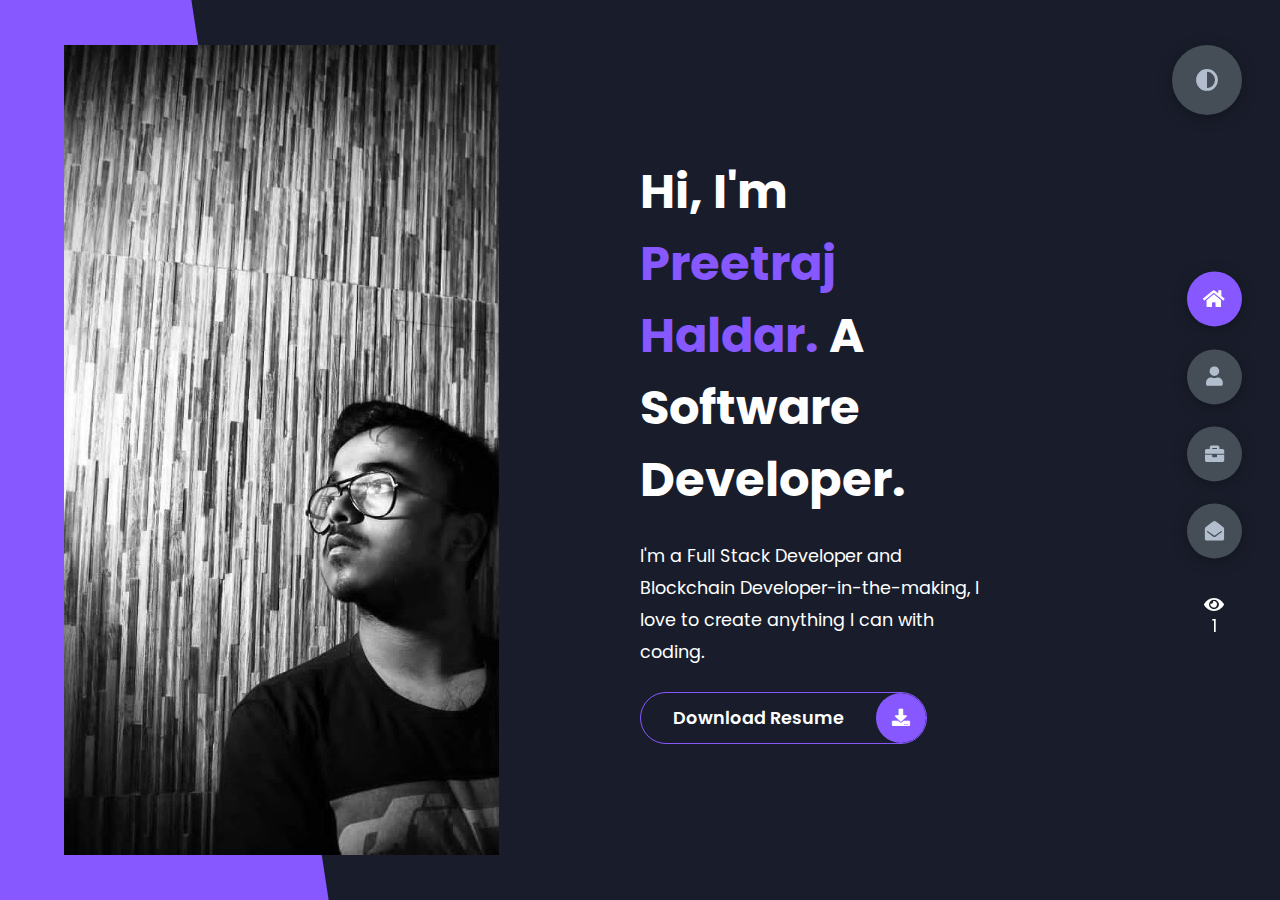
==== commit 72c4ed7a: "Update index.html" ====
--- a/index.html
+++ b/index.html
@@ -260,7 +260,7 @@
                                 <i class="fab fa-github"></i>
                             </a>
                             <a href="https://pj-weather.streamlit.app/" class="icon">
-                                <i class="fab fa-laptop-code"></i>
+                                <i class="fa-solid fa-arrow-pointer"></i>
                             </a>
                         </div>
                     </div>
